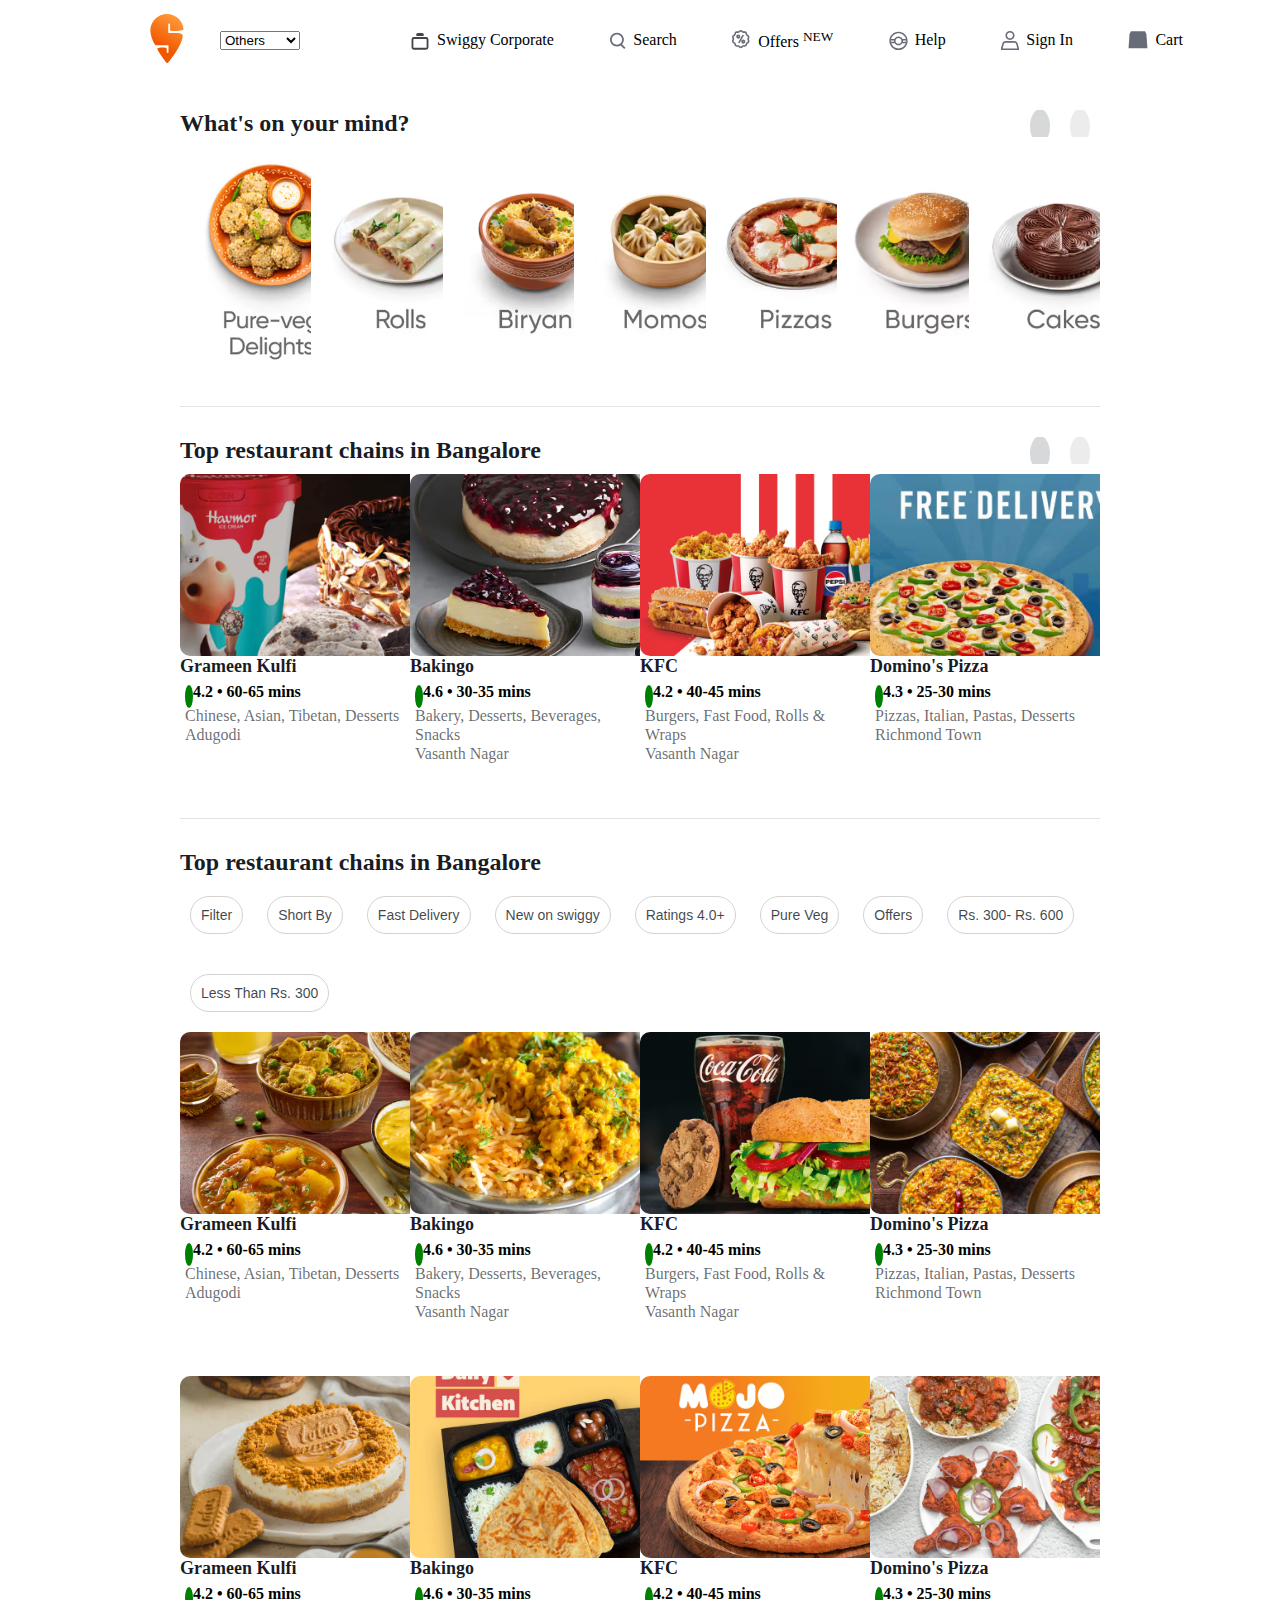
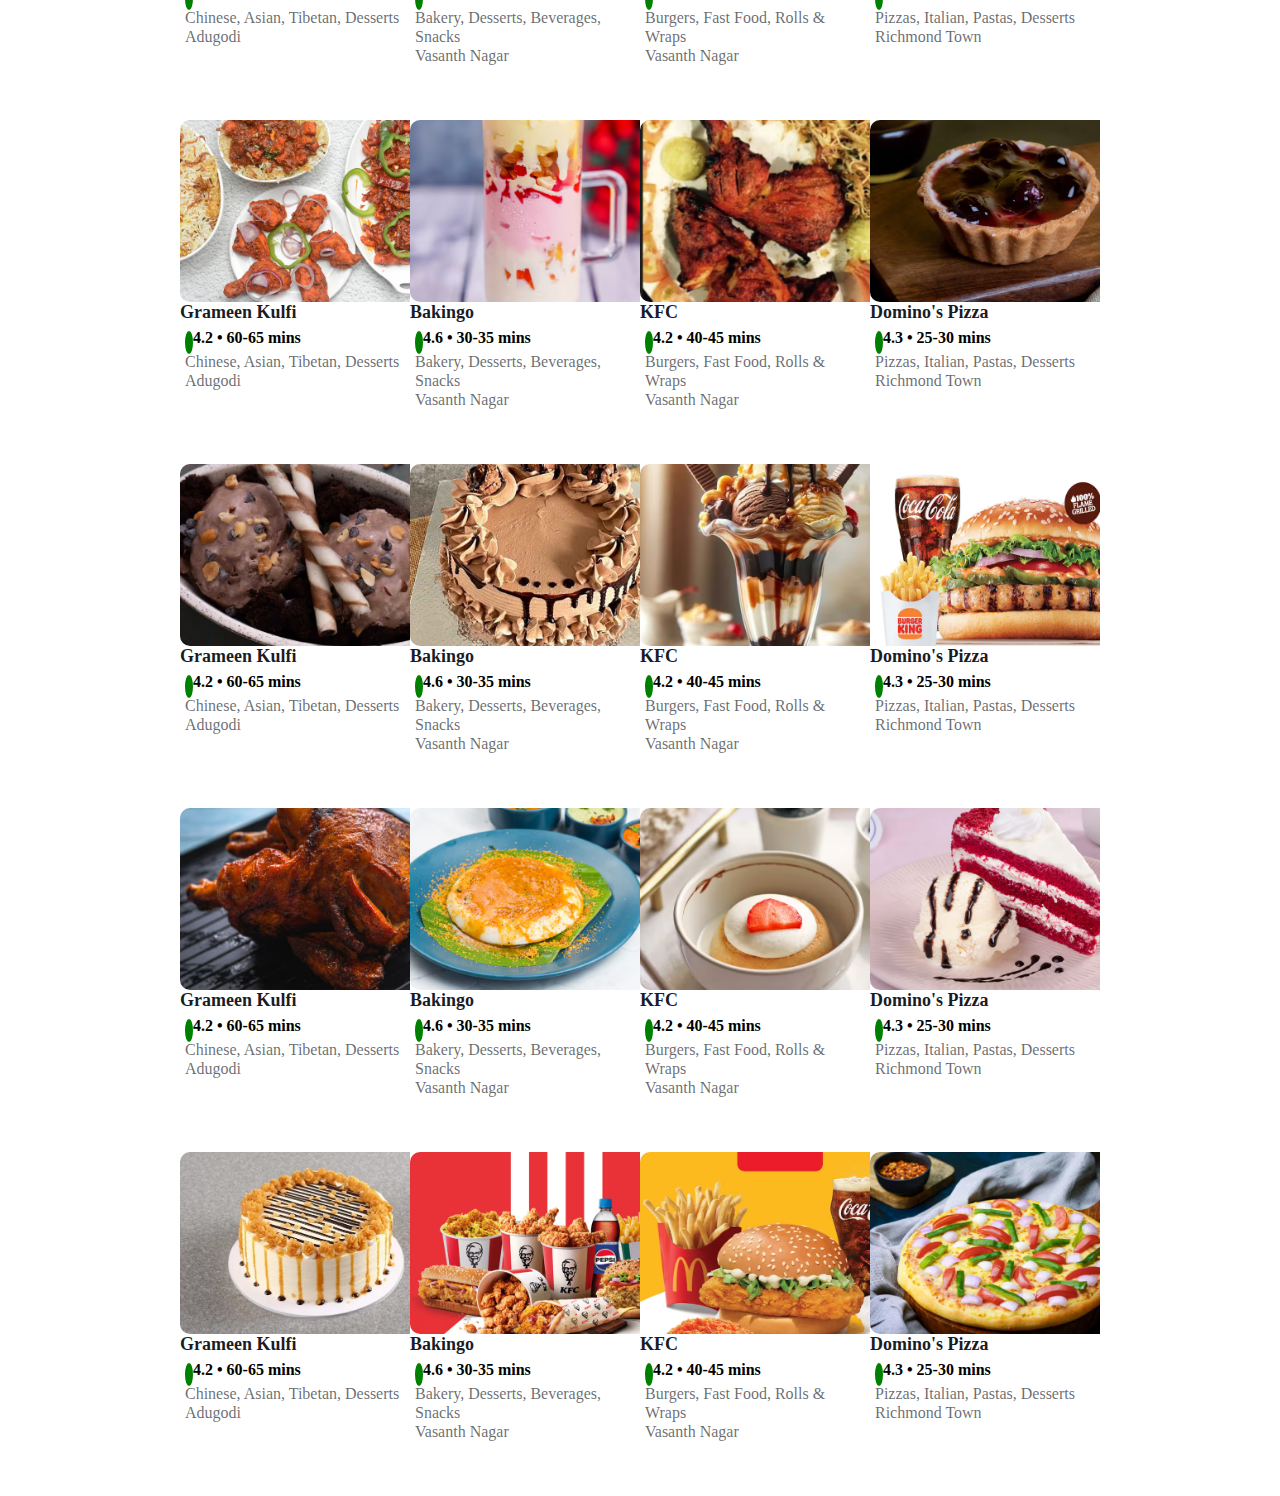
==== index.html @ 3deeaacc "create swiggy files" ====
<!DOCTYPE html>
<html lang="en">

<head>
    <meta charset="UTF-8">
    <meta name="viewport" content="width=device-width, initial-scale=1.0">
    <title>Swiggy Food Delivery Website</title>
    <link rel="stylesheet" href="./style.css">

    <link rel="stylesheet" href="https://cdnjs.cloudflare.com/ajax/libs/font-awesome/6.6.0/css/all.min.css" integrity="sha512-Kc323vGBEqzTmouAECnVceyQqyqdsSiqLQISBL29aUW4U/M7pSPA/gEUZQqv1cwx4OnYxTxve5UMg5GT6L4JJg==" crossorigin="anonymous" referrerpolicy="no-referrer" />
</head>

<body>
    <div class="swiggy">
        <div class="swiggy-header">
            <header>
                <div class="header-left">
                    <div class="logo">
                        <svg class="_8pSp-" viewBox="0 0 559 825" height="49" width="34" fill="#fc8019">
                            <path fill-rule="evenodd" clip-rule="evenodd"
                                d="M542.92 388.542C546.805 366.526 542.355 349.598 530.881 340.76C513.621 327.466 487.698 320.236 425.954 320.236C380.271 320.236 331.225 320.286 310.268 320.275C308.322 319.894 301.285 317.604 301.02 309.112L300.734 174.289C300.727 165.779 307.531 158.857 315.943 158.839C324.369 158.825 331.204 165.723 331.211 174.226C331.211 174.226 331.421 247.414 331.441 273.424C331.441 275.936 332.892 281.8 338.549 283.328C375.43 293.267 561.865 285.999 558.967 251.804C543.147 109.96 424.476 0 280.394 0C235.021 0 192.065 10.9162 154.026 30.2754C62.9934 77.5955 -1.65904 173.107 0.0324268 283.43C1.23215 361.622 52.2203 500.605 83.434 521.234C97.8202 530.749 116.765 527.228 201.484 527.228C239.903 527.228 275.679 527.355 293.26 527.436C295.087 527.782 304.671 530.001 304.671 538.907L304.894 641.393C304.915 649.907 298.104 656.826 289.678 656.829C281.266 656.843 274.434 649.953 274.42 641.446C274.42 641.446 275.17 600.322 275.17 584.985C275.17 581.435 275.424 575.339 265.178 570.727C231.432 555.553 121.849 564.712 115.701 581.457C113.347 587.899 125.599 612.801 144.459 644.731C170.102 685.624 211.889 747.245 245.601 792.625C261.047 813.417 268.77 823.813 280.467 824.101C292.165 824.389 300.514 814.236 317.213 793.928C383.012 713.909 516.552 537.663 542.92 388.542Z"
                                fill="url(#paint0_linear_19447_66107)"></path>
                                <defs>
                                    <linearGradient id="paint0_linear_19447_66107" x1="445.629" y1="63.8626" x2="160.773"
                                        y2="537.598" gradientUnits="userSpaceOnUse">
                                        <stop stop-color="#FF993A"></stop>
                                        <stop offset="1" stop-color="#F15700"></stop>
                                    </linearGradient>
                            </defs>
                        </svg>
                    </div>
                    <div class="loc">
                        <select name="" id="">
                            <option value="">Others</option>
                        </select>
                    </div>
                </div>
                <div class="header-right">
                    <div class="option-1">
                        <svg class="_1GTCc" viewBox="0 0 20 20" height="20" width="20" fill="none">
                            <rect x="2.46094" y="7.98145" width="15.0784" height="10.7765" rx="1.52523" stroke="#02060C"
                                stroke-opacity="0.75" fill="none" stroke-width="1.8" stroke-linejoin="round"></rect>
                            <path
                                d="M6.17822 4.91866C6.17822 3.90782 6.99767 3.08838 8.0085 3.08838H11.9916C13.0024 3.08838 13.8219 3.90782 13.8219 4.91866V5.22965C13.8219 5.61625 13.5085 5.92965 13.1219 5.92965H6.87822C6.49162 5.92965 6.17822 5.61625 6.17822 5.22965V4.91866Z"
                                fill="#02060C" fill-opacity="0.75"></path>
                        </svg>
                        <span>Swiggy Corporate</span>
                    </div>
                    <div class="option-2">
                        <svg class="_1GTCc" viewBox="5 -1 12 25" height="17" width="17" fill="#686b78">
                            <path
                                d="M17.6671481,17.1391632 L22.7253317,22.1973467 L20.9226784,24 L15.7041226,18.7814442 C14.1158488,19.8024478 12.225761,20.3946935 10.1973467,20.3946935 C4.56550765,20.3946935 0,15.8291858 0,10.1973467 C0,4.56550765 4.56550765,0 10.1973467,0 C15.8291858,0 20.3946935,4.56550765 20.3946935,10.1973467 C20.3946935,12.8789625 19.3595949,15.3188181 17.6671481,17.1391632 Z M10.1973467,17.8453568 C14.4212261,17.8453568 17.8453568,14.4212261 17.8453568,10.1973467 C17.8453568,5.97346742 14.4212261,2.54933669 10.1973467,2.54933669 C5.97346742,2.54933669 2.54933669,5.97346742 2.54933669,10.1973467 C2.54933669,14.4212261 5.97346742,17.8453568 10.1973467,17.8453568 Z">
                            </path>
                        </svg>
                        <span>Search</span>
                    </div>
                    <div class="option-3">
                        <svg class="_1GTCc" viewBox="0 0 32 32" height="19" width="19" fill="#686b78">
                            <path
                                d="M14.2 2.864l-1.899 1.38c-0.612 0.447-1.35 0.687-2.11 0.687h-2.352c-0.386 0-0.727 0.248-0.845 0.613l-0.728 2.238c-0.235 0.721-0.691 1.348-1.302 1.79l-1.905 1.385c-0.311 0.226-0.442 0.626-0.323 0.991l0.728 2.241c0.232 0.719 0.232 1.492-0.001 2.211l-0.727 2.237c-0.119 0.366 0.011 0.767 0.323 0.994l1.906 1.384c0.61 0.445 1.064 1.070 1.3 1.79l0.728 2.24c0.118 0.365 0.459 0.613 0.844 0.613h2.352c0.759 0 1.497 0.24 2.107 0.685l1.9 1.381c0.313 0.227 0.736 0.227 1.048 0.001l1.9-1.38c0.613-0.447 1.349-0.687 2.11-0.687h2.352c0.384 0 0.726-0.248 0.845-0.615l0.727-2.235c0.233-0.719 0.688-1.346 1.302-1.794l1.904-1.383c0.311-0.226 0.442-0.627 0.323-0.993l-0.728-2.239c-0.232-0.718-0.232-1.49 0.001-2.213l0.727-2.238c0.119-0.364-0.012-0.765-0.324-0.992l-1.901-1.383c-0.614-0.445-1.070-1.074-1.302-1.793l-0.727-2.236c-0.119-0.366-0.461-0.614-0.845-0.614h-2.352c-0.76 0-1.497-0.239-2.107-0.685l-1.903-1.382c-0.313-0.227-0.736-0.226-1.047-0.001zM16.829 0.683l1.907 1.385c0.151 0.11 0.331 0.168 0.521 0.168h2.352c1.551 0 2.927 1 3.408 2.475l0.728 2.241c0.057 0.177 0.169 0.332 0.321 0.442l1.902 1.383c1.258 0.912 1.784 2.531 1.304 4.006l-0.726 2.234c-0.058 0.182-0.058 0.375-0.001 0.552l0.727 2.237c0.48 1.477-0.046 3.096-1.303 4.007l-1.9 1.38c-0.153 0.112-0.266 0.268-0.324 0.447l-0.727 2.237c-0.48 1.477-1.856 2.477-3.408 2.477h-2.352c-0.19 0-0.37 0.058-0.523 0.17l-1.904 1.383c-1.256 0.911-2.956 0.911-4.213-0.001l-1.903-1.384c-0.15-0.11-0.332-0.168-0.521-0.168h-2.352c-1.554 0-2.931-1.001-3.408-2.477l-0.726-2.234c-0.059-0.18-0.173-0.338-0.324-0.448l-1.902-1.381c-1.258-0.912-1.784-2.53-1.304-4.008l0.727-2.235c0.058-0.179 0.058-0.373 0.001-0.551l-0.727-2.236c-0.481-1.476 0.046-3.095 1.302-4.006l1.905-1.385c0.151-0.11 0.264-0.265 0.323-0.444l0.727-2.235c0.478-1.476 1.855-2.477 3.408-2.477h2.352c0.189 0 0.371-0.059 0.523-0.17l1.902-1.383c1.256-0.911 2.956-0.911 4.212 0zM18.967 23.002c-1.907 0-3.453-1.546-3.453-3.453s1.546-3.453 3.453-3.453c1.907 0 3.453 1.546 3.453 3.453s-1.546 3.453-3.453 3.453zM18.967 20.307c0.419 0 0.758-0.339 0.758-0.758s-0.339-0.758-0.758-0.758c-0.419 0-0.758 0.339-0.758 0.758s0.339 0.758 0.758 0.758zM10.545 14.549c-1.907 0-3.453-1.546-3.453-3.453s1.546-3.453 3.453-3.453c1.907 0 3.453 1.546 3.453 3.453s-1.546 3.453-3.453 3.453zM10.545 11.855c0.419 0 0.758-0.339 0.758-0.758s-0.339-0.758-0.758-0.758c-0.419 0-0.758 0.339-0.758 0.758s0.339 0.758 0.758 0.758zM17.78 7.882l2.331 1.352-7.591 13.090-2.331-1.352 7.591-13.090z">
                            </path>
                        </svg>
                        <span>
                            Offers
                            <sup>NEW</sup>
                        </span>

                    </div>
                    <div class="option-4">
                        <svg class="_1GTCc" viewBox="6 -1 12 25" height="19" width="19" fill="#686b78">
                            <path
                                d="M21.966903,13.2244898 C22.0156989,12.8231523 22.0408163,12.4145094 22.0408163,12 C22.0408163,11.8357822 22.036874,11.6724851 22.029079,11.5101984 L17.8574333,11.5102041 C17.8707569,11.6717062 17.877551,11.8350597 17.877551,12 C17.877551,12.4199029 17.8335181,12.8295214 17.749818,13.2244898 L21.966903,13.2244898 Z M21.5255943,15.1836735 L16.9414724,15.1836735 C15.8950289,16.8045422 14.0728218,17.877551 12,17.877551 C9.92717823,17.877551 8.1049711,16.8045422 7.05852762,15.1836735 L2.47440565,15.1836735 C3.80564362,19.168549 7.56739481,22.0408163 12,22.0408163 C16.4326052,22.0408163 20.1943564,19.168549 21.5255943,15.1836735 Z M21.7400381,9.55102041 C20.6468384,5.18931674 16.7006382,1.95918367 12,1.95918367 C7.2993618,1.95918367 3.3531616,5.18931674 2.25996187,9.55102041 L6.6553883,9.55102041 C7.58404845,7.5276442 9.62792376,6.12244898 12,6.12244898 C14.3720762,6.12244898 16.4159515,7.5276442 17.3446117,9.55102041 L21.7400381,9.55102041 Z M2.03309705,13.2244898 L6.25018203,13.2244898 C6.16648186,12.8295214 6.12244898,12.4199029 6.12244898,12 C6.12244898,11.8350597 6.1292431,11.6717062 6.14256675,11.5102041 L1.97092075,11.5102041 C1.96312595,11.6724851 1.95918367,11.8357822 1.95918367,12 C1.95918367,12.4145094 1.98430112,12.8231523 2.03309705,13.2244898 Z M12,24 C5.372583,24 0,18.627417 0,12 C0,5.372583 5.372583,0 12,0 C18.627417,0 24,5.372583 24,12 C24,18.627417 18.627417,24 12,24 Z M12,15.9183673 C14.1640545,15.9183673 15.9183673,14.1640545 15.9183673,12 C15.9183673,9.83594547 14.1640545,8.08163265 12,8.08163265 C9.83594547,8.08163265 8.08163265,9.83594547 8.08163265,12 C8.08163265,14.1640545 9.83594547,15.9183673 12,15.9183673 Z">
                            </path>
                        </svg>
                        <span>Help</span>
                    </div>
                    <div class="option-5">
                        <svg class="_1GTCc" viewBox="6 0 12 24" height="19" width="18" fill="#686b78">
                            <path
                                d="M11.9923172,11.2463768 C8.81761115,11.2463768 6.24400341,8.72878961 6.24400341,5.62318841 C6.24400341,2.5175872 8.81761115,0 11.9923172,0 C15.1670232,0 17.740631,2.5175872 17.740631,5.62318841 C17.740631,8.72878961 15.1670232,11.2463768 11.9923172,11.2463768 Z M11.9923172,9.27536232 C14.0542397,9.27536232 15.7257581,7.64022836 15.7257581,5.62318841 C15.7257581,3.60614845 14.0542397,1.97101449 11.9923172,1.97101449 C9.93039471,1.97101449 8.25887628,3.60614845 8.25887628,5.62318841 C8.25887628,7.64022836 9.93039471,9.27536232 11.9923172,9.27536232 Z M24,24 L0,24 L1.21786143,19.7101449 L2.38352552,15.6939891 C2.85911209,14.0398226 4.59284263,12.7536232 6.3530098,12.7536232 L17.6316246,12.7536232 C19.3874139,12.7536232 21.1256928,14.0404157 21.6011089,15.6939891 L22.9903494,20.5259906 C23.0204168,20.63057 23.0450458,20.7352884 23.0641579,20.8398867 L24,24 Z M21.1127477,21.3339312 L21.0851024,21.2122487 C21.0772161,21.1630075 21.0658093,21.1120821 21.0507301,21.0596341 L19.6614896,16.2276325 C19.4305871,15.4245164 18.4851476,14.7246377 17.6316246,14.7246377 L6.3530098,14.7246377 C5.4959645,14.7246377 4.55444948,15.4231177 4.32314478,16.2276325 L2.75521062,21.6811594 L2.65068631,22.0289855 L21.3185825,22.0289855 L21.1127477,21.3339312 Z">
                            </path>
                        </svg>
                        <span>Sign In</span>
                    </div>
                    <div class="option-6">
                        <svg class="_1GTCc _2MSid" viewBox="-1 0 37 32" height="20" width="20" fill="#686b78">
                            <path d="M4.438 0l-2.598 5.11-1.84 26.124h34.909l-1.906-26.124-2.597-5.11z"></path>
                        </svg>
                        <span>Cart</span>
                    </div>
                </div>
            </header>
        </div>  

        <!-- Section- -->

<section>
    <!-- Section-1 -->
    <div class="section-1">
        <div class="section1-top">
            <div>
                <p>What's on your mind?</p>
            </div>
            <div>
                <span><i class="fa-solid fa-arrow-left"></i></span>
                <span><i class="fa-solid fa-arrow-right"></i></span>
            </div>
        </div>
        <div>
            <div class="card">
                <div>
                    <img src="./Assets/09d27322-ce6b-4de3-8e54-2d959186ce8b_PCTilePCTile2.avif" alt="">
                </div>
                <div>
                    <img src="./Assets/58760e8e-324f-479e-88fa-31800120ea38_Rolls1.avif" alt="">
                </div>
                <div>
                    <img src="./Assets/6ef07bda-b707-48ea-9b14-2594071593d1_Biryani.avif" alt="">
                </div>
                <div>
                    <img src="./Assets/6ef07bda-b707-48ea-9b14-2594071593d1_Momos.avif" alt="">
                </div>
                <div>
                    <img src="./Assets/6ef07bda-b707-48ea-9b14-2594071593d1_Pizzas.avif" alt="">
                </div>
                <div>
                    <img src="./Assets/8f508de7-e0ac-4ba8-b54d-def9db98959e_burger.avif" alt="">
                </div>
                <div>
                    <img src="./Assets/8f508de7-e0ac-4ba8-b54d-def9db98959e_cake.avif" alt="">
                </div>

            </div>
        </div>
    </div>

    <!-- Sectio-2 -->
    <div class="section-2">
        <div class="section2-top">
            <div>
                <p>Top restaurant chains in Bangalore</p>
            </div>
            <div>
                <span><i class="fa-solid fa-arrow-left"></i></span>
                <span><i class="fa-solid fa-arrow-right"></i></span>
            </div>
        </div>
        <div class="section2-bottom">
            <div class="card-1">
                <div class="card-header">
                    <span> 60% OFF UPTO ₹120</span>
                </div>
                <div class="card-body">
                    Grameen Kulfi
                </div>
                <div class="card-footer">
                    <i class="fa-solid fa-star"></i>
                    <span>4.2 • 60-65 mins</span>
                    <p>Chinese, Asian, Tibetan, Desserts</p>
                    <p>Adugodi</p> 
                </div>
            </div>
            <div class="card-2">
                <div class="card-header">
                    <span>ITEMS AT ₹299</span>
                </div>
                <div class="card-body">
                    Bakingo
                </div>
                <div class="card-footer">
                    <i class="fa-solid fa-star"></i>
                    <span>4.6 • 30-35 mins</span>
                    <p>Bakery, Desserts, Beverages, Snacks</p>
                    <p> Vasanth Nagar</p> 
                </div>
            </div>
            <div class="card-3">
                <div class="card-header">
                    <span> 60% OFF UPTO ₹120</span>
                </div>
                <div class="card-body">
                    KFC
                </div>
                <div class="card-footer">
                    <i class="fa-solid fa-star"></i>
                    <span>4.2 • 40-45 mins</span>
                    <p>Burgers, Fast Food, Rolls & Wraps</p>
                    <p> Vasanth Nagar</p> 
                </div>
            </div>
            <div class="card-4">
                <div class="card-header">
                    <span> ₹150 OFF ABOVE ₹299</span>
                </div>
                <div class="card-body">
                    Domino's Pizza
                </div>
                <div class="card-footer">
                    <i class="fa-solid fa-star"></i>
                    <span>4.3 • 25-30 mins</span>
                    <p>Pizzas, Italian, Pastas, Desserts</p>
                    <p>Richmond Town</p> 
                </div>
            </div>

        </div>
    </div>

   <!-- Section-3 -->
   <div class="section-3">
    <div class="section3-top">
        <div>
            <p>Top restaurant chains in Bangalore</p>
            <div>
                <button>Filter</button>
                <button>Short By</button>
                <button>Fast Delivery</button>
                <button>New on swiggy</button>
                <button>Ratings 4.0+</button>
                <button>Pure Veg</button>
                <button>Offers</button>
                <button>Rs. 300- Rs. 600</button>
                <button>Less Than Rs. 300</button>
            </div> 

        </div>
        
    </div>
    <div class="section3-bottom">
        <div class="card-5">
            <div class="card-header">
                <span> 60% OFF UPTO ₹120</span>
            </div>
            <div class="card-body">
                Grameen Kulfi
            </div>
            <div class="card-footer">
                <i class="fa-solid fa-star"></i>
                <span>4.2 • 60-65 mins</span>
                <p>Chinese, Asian, Tibetan, Desserts</p>
                <p>Adugodi</p> 
            </div>
        </div>

        <div class="card-6">
            <div class="card-header">
                <span>ITEMS AT ₹299</span>
            </div>
            <div class="card-body">
                Bakingo
            </div>
            <div class="card-footer">
                <i class="fa-solid fa-star"></i>
                <span>4.6 • 30-35 mins</span>
                <p>Bakery, Desserts, Beverages, Snacks</p>
                <p> Vasanth Nagar</p> 
            </div>
        </div>

        <div class="card-7">
            <div class="card-header">
                <span> 60% OFF UPTO ₹120</span>
            </div>
            <div class="card-body">
                KFC
            </div>
            <div class="card-footer">
                <i class="fa-solid fa-star"></i>
                <span>4.2 • 40-45 mins</span>
                <p>Burgers, Fast Food, Rolls & Wraps</p>
                <p> Vasanth Nagar</p> 
            </div>
        </div>

        <div class="card-8">
            <div class="card-header">
                <span> ₹150 OFF ABOVE ₹299</span>
            </div>
            <div class="card-body">
                Domino's Pizza
            </div>
            <div class="card-footer">
                <i class="fa-solid fa-star"></i>
                <span>4.3 • 25-30 mins</span>
                <p>Pizzas, Italian, Pastas, Desserts</p>
                <p>Richmond Town</p> 
            </div>
        </div>



        <div class="card-9">
            <div class="card-header">
                <span> 60% OFF UPTO ₹120</span>
            </div>
            <div class="card-body">
                Grameen Kulfi
            </div>
            <div class="card-footer">
                <i class="fa-solid fa-star"></i>
                <span>4.2 • 60-65 mins</span>
                <p>Chinese, Asian, Tibetan, Desserts</p>
                <p>Adugodi</p> 
            </div>
        </div>

        <div class="card-10">
            <div class="card-header">
                <span>ITEMS AT ₹299</span>
            </div>
            <div class="card-body">
                Bakingo
            </div>
            <div class="card-footer">
                <i class="fa-solid fa-star"></i>
                <span>4.6 • 30-35 mins</span>
                <p>Bakery, Desserts, Beverages, Snacks</p>
                <p> Vasanth Nagar</p> 
            </div>
        </div>

        <div class="card-11">
            <div class="card-header">
                <span> 60% OFF UPTO ₹120</span>
            </div>
            <div class="card-body">
                KFC
            </div>
            <div class="card-footer">
                <i class="fa-solid fa-star"></i>
                <span>4.2 • 40-45 mins</span>
                <p>Burgers, Fast Food, Rolls & Wraps</p>
                <p> Vasanth Nagar</p> 
            </div>
        </div>

        <div class="card-12">
            <div class="card-header">
                <span> ₹150 OFF ABOVE ₹299</span>
            </div>
            <div class="card-body">
                Domino's Pizza
            </div>
            <div class="card-footer">
                <i class="fa-solid fa-star"></i>
                <span>4.3 • 25-30 mins</span>
                <p>Pizzas, Italian, Pastas, Desserts</p>
                <p>Richmond Town</p> 
            </div>
        </div>

        <div class="card-12">
            <div class="card-header">
                <span> 60% OFF UPTO ₹120</span>
            </div>
            <div class="card-body">
                Grameen Kulfi
            </div>
            <div class="card-footer">
                <i class="fa-solid fa-star"></i>
                <span>4.2 • 60-65 mins</span>
                <p>Chinese, Asian, Tibetan, Desserts</p>
                <p>Adugodi</p> 
            </div>
        </div>

        <div class="card-13">
            <div class="card-header">
                <span>ITEMS AT ₹299</span>
            </div>
            <div class="card-body">
                Bakingo
            </div>
            <div class="card-footer">
                <i class="fa-solid fa-star"></i>
                <span>4.6 • 30-35 mins</span>
                <p>Bakery, Desserts, Beverages, Snacks</p>
                <p> Vasanth Nagar</p> 
            </div>
        </div>

        <div class="card-14">
            <div class="card-header">
                <span> 60% OFF UPTO ₹120</span>
            </div>
            <div class="card-body">
                KFC
            </div>
            <div class="card-footer">
                <i class="fa-solid fa-star"></i>
                <span>4.2 • 40-45 mins</span>
                <p>Burgers, Fast Food, Rolls & Wraps</p>
                <p> Vasanth Nagar</p> 
            </div>
        </div>

        <div class="card-15">
            <div class="card-header">
                <span> ₹150 OFF ABOVE ₹299</span>
            </div>
            <div class="card-body">
                Domino's Pizza
            </div>
            <div class="card-footer">
                <i class="fa-solid fa-star"></i>
                <span>4.3 • 25-30 mins</span>
                <p>Pizzas, Italian, Pastas, Desserts</p>
                <p>Richmond Town</p> 
            </div>
        </div>



        <div class="card-16">
            <div class="card-header">
                <span> 60% OFF UPTO ₹120</span>
            </div>
            <div class="card-body">
                Grameen Kulfi
            </div>
            <div class="card-footer">
                <i class="fa-solid fa-star"></i>
                <span>4.2 • 60-65 mins</span>
                <p>Chinese, Asian, Tibetan, Desserts</p>
                <p>Adugodi</p> 
            </div>
        </div>

        <div class="card-17">
            <div class="card-header">
                <span>ITEMS AT ₹299</span>
            </div>
            <div class="card-body">
                Bakingo
            </div>
            <div class="card-footer">
                <i class="fa-solid fa-star"></i>
                <span>4.6 • 30-35 mins</span>
                <p>Bakery, Desserts, Beverages, Snacks</p>
                <p> Vasanth Nagar</p> 
            </div>
        </div>

        <div class="card-18">
            <div class="card-header">
                <span> 60% OFF UPTO ₹120</span>
            </div>
            <div class="card-body">
                KFC
            </div>
            <div class="card-footer">
                <i class="fa-solid fa-star"></i>
                <span>4.2 • 40-45 mins</span>
                <p>Burgers, Fast Food, Rolls & Wraps</p>
                <p> Vasanth Nagar</p> 
            </div>
        </div>

        <div class="card-19">
            <div class="card-header">
                <span> ₹150 OFF ABOVE ₹299</span>
            </div>
            <div class="card-body">
                Domino's Pizza
            </div>
            <div class="card-footer">
                <i class="fa-solid fa-star"></i>
                <span>4.3 • 25-30 mins</span>
                <p>Pizzas, Italian, Pastas, Desserts</p>
                <p>Richmond Town</p> 
            </div>
        </div>

        <div class="card-20">
            <div class="card-header">
                <span> 60% OFF UPTO ₹120</span>
            </div>
            <div class="card-body">
                Grameen Kulfi
            </div>
            <div class="card-footer">
                <i class="fa-solid fa-star"></i>
                <span>4.2 • 60-65 mins</span>
                <p>Chinese, Asian, Tibetan, Desserts</p>
                <p>Adugodi</p> 
            </div>
        </div>

        <div class="card-21">
            <div class="card-header">
                <span>ITEMS AT ₹299</span>
            </div>
            <div class="card-body">
                Bakingo
            </div>
            <div class="card-footer">
                <i class="fa-solid fa-star"></i>
                <span>4.6 • 30-35 mins</span>
                <p>Bakery, Desserts, Beverages, Snacks</p>
                <p> Vasanth Nagar</p> 
            </div>
        </div>

        <div class="card-22">
            <div class="card-header">
                <span> 60% OFF UPTO ₹120</span>
            </div>
            <div class="card-body">
                KFC
            </div>
            <div class="card-footer">
                <i class="fa-solid fa-star"></i>
                <span>4.2 • 40-45 mins</span>
                <p>Burgers, Fast Food, Rolls & Wraps</p>
                <p> Vasanth Nagar</p> 
            </div>
        </div>

        <div class="card-23">
            <div class="card-header">
                <span> ₹150 OFF ABOVE ₹299</span>
            </div>
            <div class="card-body">
                Domino's Pizza
            </div>
            <div class="card-footer">
                <i class="fa-solid fa-star"></i>
                <span>4.3 • 25-30 mins</span>
                <p>Pizzas, Italian, Pastas, Desserts</p>
                <p>Richmond Town</p> 
            </div>
        </div>



        <div class="card-24">
            <div class="card-header">
                <span> 60% OFF UPTO ₹120</span>
            </div>
            <div class="card-body">
                Grameen Kulfi
            </div>
            <div class="card-footer">
                <i class="fa-solid fa-star"></i>
                <span>4.2 • 60-65 mins</span>
                <p>Chinese, Asian, Tibetan, Desserts</p>
                <p>Adugodi</p> 
            </div>
        </div>

        <div class="card-25">
            <div class="card-header">
                <span>ITEMS AT ₹299</span>
            </div>
            <div class="card-body">
                Bakingo
            </div>
            <div class="card-footer">
                <i class="fa-solid fa-star"></i>
                <span>4.6 • 30-35 mins</span>
                <p>Bakery, Desserts, Beverages, Snacks</p>
                <p> Vasanth Nagar</p> 
            </div>
        </div>

        <div class="card-26">
            <div class="card-header">
                <span> 60% OFF UPTO ₹120</span>
            </div>
            <div class="card-body">
                KFC
            </div>
            <div class="card-footer">
                <i class="fa-solid fa-star"></i>
                <span>4.2 • 40-45 mins</span>
                <p>Burgers, Fast Food, Rolls & Wraps</p>
                <p> Vasanth Nagar</p> 
            </div>
        </div>

        <div class="card-27">
            <div class="card-header">
                <span> ₹150 OFF ABOVE ₹299</span>
            </div>
            <div class="card-body">
                Domino's Pizza
            </div>
            <div class="card-footer">
                <i class="fa-solid fa-star"></i>
                <span>4.3 • 25-30 mins</span>
                <p>Pizzas, Italian, Pastas, Desserts</p>
                <p>Richmond Town</p> 
            </div>
        </div>

    </div>
</div>
    
   
</section>
    </div>


   





</body>

</html>
---- style.css ----
* {
  padding: 0;
  margin: 0;
  overflow-x: hidden;
}
.swiggy-header {
  height: 80px;
  width: 100%;
  padding: 0 30px;
}
header {
  height: 80px;
  /* padding: 0 30px; */
  display: grid;
  grid-template-columns: 3fr 9fr;
  margin: 0px 120px;
}
.header-left {
  display: flex;
  align-items: center;
  justify-content: space-between;
  width: 150px;
}
.loc select {
  width: 80px;
}
.header-right {
  display: flex;
  justify-content: space-between;
  align-items: center;
}

.header-right > div {
  display: flex;
  align-items: center;
}

/* .option-1.option-2,.option-3,.option-4,.option-4,.option-5,.option-6:hover{
    color: yellow;
} */

.header-right span {
  margin: 0px 7px;
}

/*  
    Section
*/
section {
  margin: 0px 180px;
}
.section1-top,
.section2-top,
.section3-top {
  align-items: center;
  display: flex;
  justify-content: space-between;
  margin-top: 30px;
}
.fa-arrow-left,
.fa-arrow-right {
  padding: 10px;
  border-radius: 50%;
  font-size: 14px;
  margin: 0px 10px;
  background-color: rgb(236, 236, 237);
  color: rgb(155, 157, 160);
}
.fa-arrow-left,
.fa-arrow-right:hover {
  background-color: rgb(214, 216, 217);
  color: rgb(35, 38, 43);
  cursor: pointer;
}
.section1-top,
.section2-top,
.section3-top p {
  font-size: 24px;
  font-weight: bold;
  color: rgba(2, 6, 12, 0.92);
}
.card {
  display: flex;
  justify-content: space-between;
  padding-bottom: 40px;
  border-bottom: 0.5px solid rgb(228, 226, 226);
}
.card img {
  width: 180px;
}
.section-2 {
  padding-bottom: 40px;
  border-bottom: 0.5px solid rgb(228, 226, 226);
}

.section2-bottom {
  display: flex;
  justify-content: space-between;
  margin: 10px 0px;
}

.card-header {
  background-image: url(./Assets/ice-cream.avif);
  background-position: center;
  background-repeat: no-repeat;
  background-size: cover;
  width: 273px;
  height: 182px;
  border-radius: 10px;
  z-index: -100;
}
.card-header span {
  z-index: 100;
  position: absolute;
  color: #fff;
  bottom: 100px;
  padding: 10px;
  font-size: 24px;
  font-weight: 800;
}
.card-body {
  font-size: 18px;
  font-weight: 900;
  color: rgba(2, 6, 12, 0.92);
}
.card-footer {
  padding: 5px;
  font-size: 16px;
  font-weight: 300;
  line-height: 19px;
  color: rgba(2, 6, 12, 0.6);
}
.fa-star {
  font-size: 14px;
  padding: 4px;
  background-color: green;
  border-radius: 50%;
  color: #fff;
}
.card-footer span {
  display: inline-block;
  font-size: 16px;
  font-weight: 600;
  color: black;
  align-items: center;
}

.card-2 > .card-header {
  background-image: url(./Assets/Bakingo.avif);
}
.card-3 > .card-header {
  background-image: url(./Assets/KFC.avif);
}
.card-4 > .card-header {
  background-image: url(./Assets/pizza.avif);
}

/* 
    section-3

*/

.section3-bottom {
  display: grid;
  grid-template-columns: 3fr 3fr 3fr 3fr;
}
.section3-bottom .card-footer {
  margin-bottom: 50px;
}
.section-3 button {
  margin: 20px 10px;
  font-size: 14px;
  padding: 10px;
  border-radius: 20px;
  border: none;
  border: 0.5px solid rgb(213, 210, 210);
  color: rgba(2, 6, 12, 0.75);
  background: #fff;
}

/* 

    --Section-3 Images-- 

*/

.card-5 > .card-header {
  background-image: url(./Assets/1.avif);
}
.card-5 > .card-header {
  background-image: url(./Assets/2.avif);
}
.card-6 > .card-header {
  background-image: url(./Assets/3.avif);
}
.card-7 > .card-header {
  background-image: url(./Assets/4.avif);
}
.card-8 > .card-header {
  background-image: url(./Assets/5.avif);
}
.card-9 > .card-header {
  background-image: url(./Assets/6.avif);
}
.card-10 > .card-header {
  background-image: url(./Assets/7.avif);
}
.card-11 > .card-header {
  background-image: url(./Assets/8.avif);
}
.card-12 > .card-header {
  background-image: url(./Assets/9.avif);
}
.card-13 > .card-header {
  background-image: url(./Assets/10.avif);
}
.card-14 > .card-header {
  background-image: url(./Assets/11.avif);
}
.card-15 > .card-header {
  background-image: url(./Assets/12.avif);
}
.card-16 > .card-header {
  background-image: url(./Assets/13.avif);
}
.card-17 > .card-header {
  background-image: url(./Assets/14.avif);
}
.card-18 > .card-header {
  background-image: url(./Assets/15.avif);
}
.card-19 > .card-header {
  background-image: url(./Assets/16.avif);
}
.card-20 > .card-header {
  background-image: url(./Assets/17.avif);
}
.card-21 > .card-header {
  background-image: url(./Assets/18.avif);
}
.card-22 > .card-header {
  background-image: url(./Assets/19.avif);
}
.card-23 > .card-header {
  background-image: url(./Assets/20.avif);
}
.card-24 > .card-header {
  background-image: url(./Assets/21.avif);
}
.card-25 > .card-header {
  background-image: url(./Assets/22.avif);
}
.card-26 > .card-header {
  background-image: url(./Assets/23.avif);
}
.card-27 > .card-header {
  background-image: url(./Assets/24.avif);
}

.card-5 :hover {
  transform: scale(0.9);
  transition: 1s;
}

.section3-bottom>div:hover{
    transform: scale(0.9);
    transition: 1s;  
}
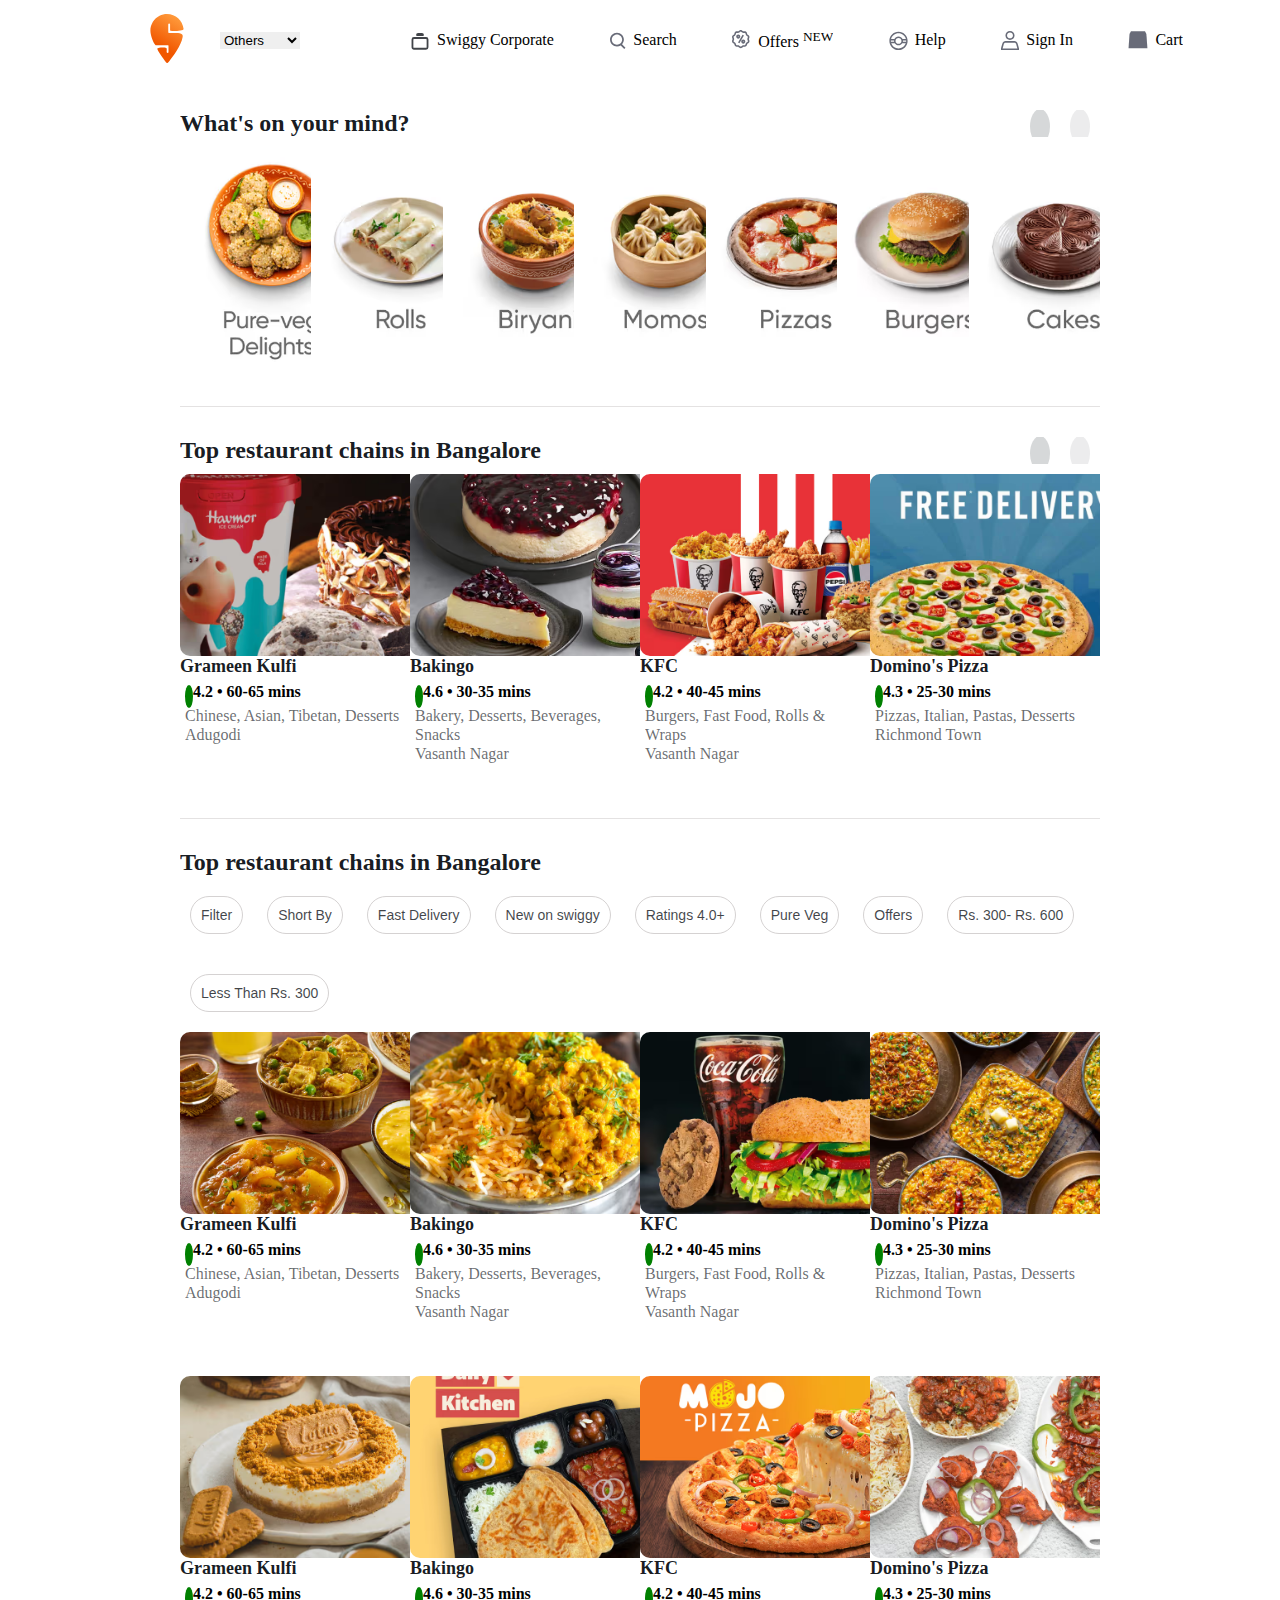
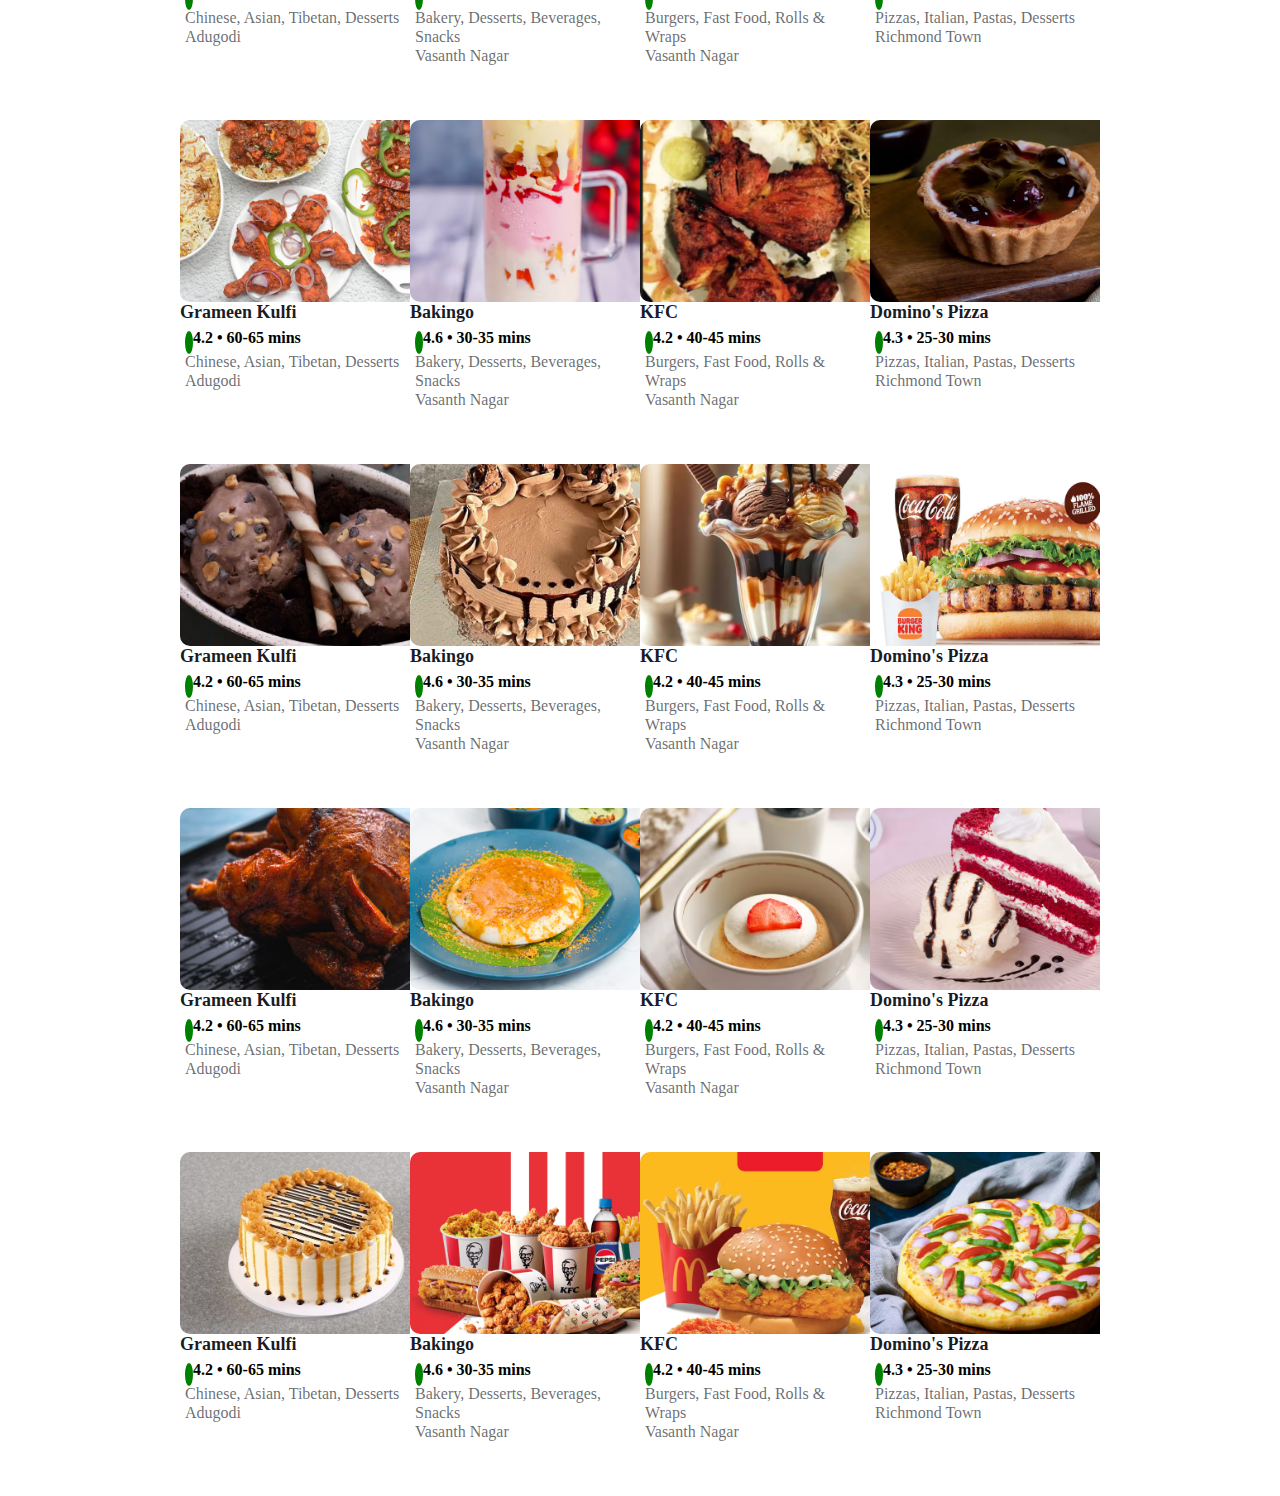
==== commit e514a4de: "code" ====
--- a/index.html
+++ b/index.html
@@ -37,7 +37,7 @@
                 </div>
                 <div class="header-right">
                     <div class="option-1">
-                        <svg class="_1GTCc" viewBox="0 0 20 20" height="20" width="20" fill="none">
+                        <svg class="_1GTCc" viewBox="0 0 20 20" height="20" width="20" fill="#ff00ff">
                             <rect x="2.46094" y="7.98145" width="15.0784" height="10.7765" rx="1.52523" stroke="#02060C"
                                 stroke-opacity="0.75" fill="none" stroke-width="1.8" stroke-linejoin="round"></rect>
                             <path
--- a/style.css
+++ b/style.css
@@ -21,8 +21,12 @@
   justify-content: space-between;
   width: 150px;
 }
+._1GTCc:hover{
+  fill: orange;
+}
 .loc select {
   width: 80px;
+  border: none;
 }
 .header-right {
   display: flex;
